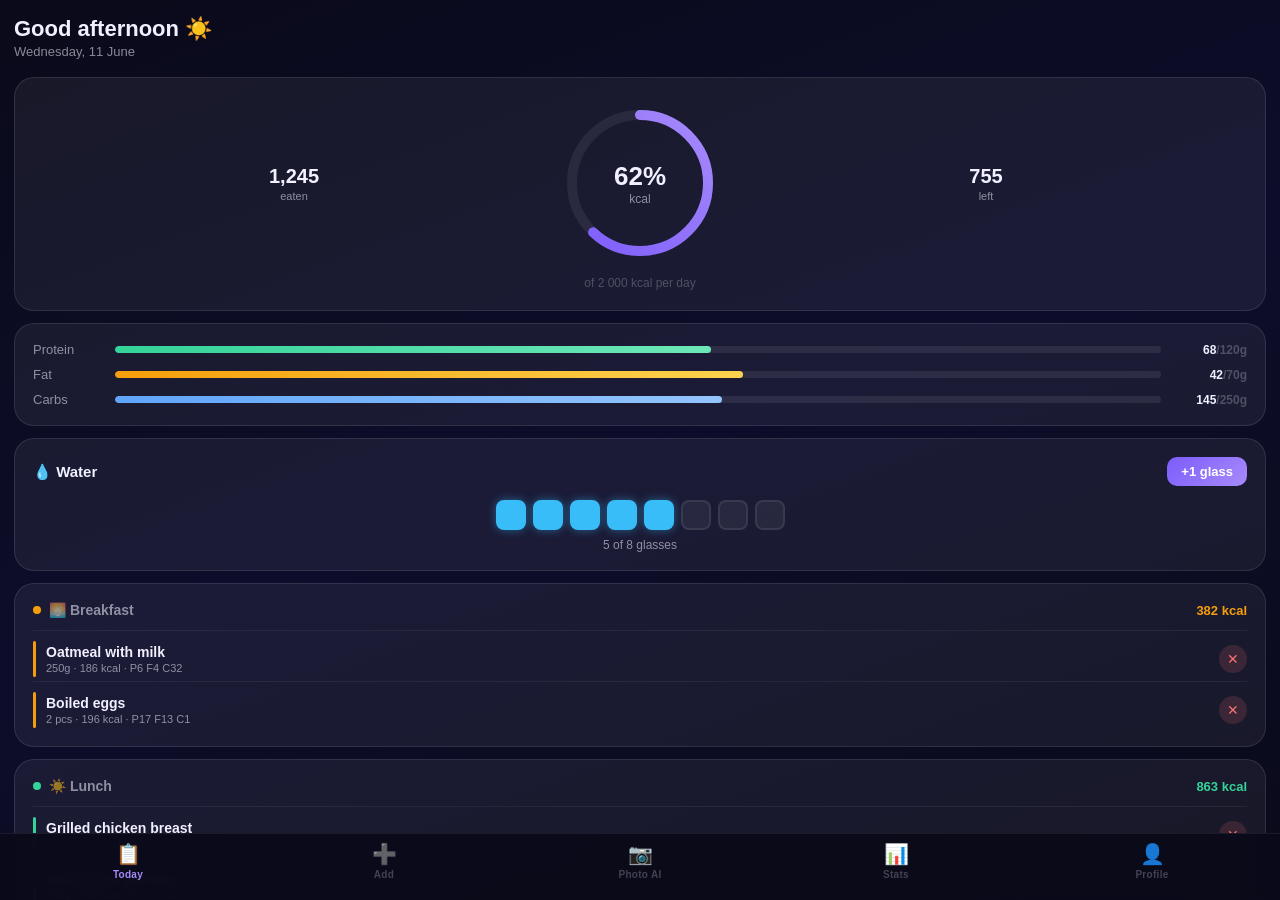
==== projects/fatbot/index.html @ 0f706fcb "feat: interactive project overlays with 4 live demo pages" ====
<!DOCTYPE html>
<html lang="en">
<head>
<meta charset="UTF-8">
<meta name="viewport" content="width=device-width, initial-scale=1.0">
<title>FatBot Mini App</title>
<style>
*{margin:0;padding:0;box-sizing:border-box;-webkit-tap-highlight-color:transparent;}
:root{
  --bg:#0a0a1a;--bgm:#0d0d2b;
  --acc:#7c5cfc;--acc2:#a78bfa;
  --prot:#34d399;--fat:#f59e0b;--carb:#60a5fa;--water:#38bdf8;
  --text:#f0f0ff;--sub:rgba(240,240,255,0.55);--sub2:rgba(240,240,255,0.25);
  --card:rgba(255,255,255,0.06);--card-b:rgba(255,255,255,0.10);
  --font:-apple-system,'SF Pro Display','Segoe UI',sans-serif;
}
html,body{height:100%;background:var(--bg);color:var(--text);font-family:var(--font);overflow:hidden;}
body{display:flex;flex-direction:column;background:linear-gradient(160deg,var(--bg) 0%,var(--bgm) 50%,var(--bg) 100%);}

/* PAGES */
.page{display:none;flex:1;overflow-y:auto;padding:16px 14px 88px;flex-direction:column;}
.page.active{display:flex;}
.page::-webkit-scrollbar{width:0;}

/* TAB BAR */
.tabbar{
  position:fixed;bottom:0;left:0;right:0;
  background:rgba(10,10,26,0.96);
  border-top:1px solid rgba(255,255,255,0.07);
  display:flex;padding:8px 0 20px;
  backdrop-filter:blur(20px);-webkit-backdrop-filter:blur(20px);
  z-index:10;
}
.tab{flex:1;display:flex;flex-direction:column;align-items:center;gap:3px;cursor:pointer;border:none;background:none;color:inherit;}
.tab-icon{font-size:20px;transition:transform 0.15s;}
.tab:active .tab-icon{transform:scale(0.88);}
.tab-lbl{font-size:10px;font-weight:600;letter-spacing:0.3px;transition:color 0.2s;}
.tab.active .tab-lbl{color:var(--acc2);}
.tab:not(.active) .tab-lbl{color:var(--sub2);}

/* COMMON */
.card{background:var(--card);border:1px solid var(--card-b);border-radius:20px;padding:18px;margin-bottom:12px;}
.sec-title{font-size:15px;font-weight:700;margin-bottom:14px;}
.row{display:flex;align-items:center;justify-content:space-between;}

/* TODAY */
.greeting{font-size:22px;font-weight:800;margin-bottom:2px;}
.date-str{font-size:13px;color:var(--sub);margin-bottom:18px;}
/* Ring */
.ring-wrap{text-align:center;padding:20px 18px;}
.ring-row{display:flex;align-items:center;justify-content:space-between;margin-bottom:8px;}
.ring-stat{flex:1;text-align:center;}
.ring-num{font-size:20px;font-weight:800;}
.ring-sub{font-size:11px;color:var(--sub);margin-top:2px;}
.ring-svg-wrap{position:relative;width:170px;height:170px;flex-shrink:0;cursor:pointer;}
.ring-center{position:absolute;inset:0;display:flex;flex-direction:column;align-items:center;justify-content:center;}
.ring-big{font-size:26px;font-weight:800;}
.ring-label{font-size:12px;color:var(--sub);}
.ring-limit{font-size:12px;color:var(--sub2);text-align:center;margin-top:6px;}
/* Macros */
.macro-row{display:flex;align-items:center;gap:10px;margin-bottom:10px;}
.macro-row:last-child{margin-bottom:0;}
.macro-lbl{width:72px;font-size:13px;color:var(--sub);font-weight:500;}
.bar-track{flex:1;height:7px;background:rgba(255,255,255,0.08);border-radius:4px;overflow:hidden;}
.bar-fill{height:100%;border-radius:4px;transition:width 0.5s ease;}
.macro-val{font-size:12px;font-weight:600;width:76px;text-align:right;}
.macro-val .dim{color:var(--sub2);}
/* Water */
.water-hd{display:flex;align-items:center;justify-content:space-between;margin-bottom:14px;}
.water-btn{background:linear-gradient(135deg,var(--acc),var(--acc2));border:none;border-radius:10px;padding:7px 14px;color:#fff;font-size:13px;font-weight:700;cursor:pointer;transition:opacity 0.15s,transform 0.1s;}
.water-btn:active{opacity:0.8;transform:scale(0.97);}
.glasses{display:flex;gap:7px;justify-content:center;}
.glass{width:30px;height:30px;border-radius:8px;cursor:pointer;transition:all 0.2s;border:2px solid rgba(255,255,255,0.08);}
.glass.full{background:var(--water);box-shadow:0 0 10px rgba(56,189,248,0.45);border-color:transparent;}
.glass.empty{background:rgba(255,255,255,0.06);}
.water-info{color:var(--sub);font-size:12px;text-align:center;margin-top:8px;}
/* Meals */
.meal-hd{display:flex;align-items:center;gap:8px;margin-bottom:12px;}
.meal-dot{width:8px;height:8px;border-radius:50%;flex-shrink:0;}
.meal-name{flex:1;font-size:14px;font-weight:700;color:var(--sub);}
.meal-cal{font-size:13px;font-weight:700;}
.entry{display:flex;align-items:center;gap:10px;padding-top:10px;border-top:1px solid rgba(255,255,255,0.06);margin-top:4px;}
.entry-accent{width:3px;height:36px;border-radius:2px;flex-shrink:0;}
.entry-info{flex:1;}
.entry-name{font-size:14px;font-weight:600;}
.entry-sub{font-size:11px;color:var(--sub);margin-top:2px;}
.entry-del{background:rgba(248,113,113,0.15);border:none;border-radius:50%;width:28px;height:28px;color:#f87171;font-size:14px;cursor:pointer;display:flex;align-items:center;justify-content:center;flex-shrink:0;transition:background 0.15s;}
.entry-del:hover{background:rgba(248,113,113,0.25);}

/* ADD PAGE */
.add-page{padding:24px 14px 88px;}
.add-title{font-size:22px;font-weight:800;margin-bottom:20px;}
.search-bar{background:var(--card);border:1px solid var(--card-b);border-radius:14px;display:flex;align-items:center;gap:10px;padding:12px 16px;margin-bottom:20px;}
.search-bar input{flex:1;background:none;border:none;color:var(--text);font-size:0.95rem;outline:none;font-family:var(--font);}
.search-bar input::placeholder{color:var(--sub);}
.quick-adds{display:grid;grid-template-columns:1fr 1fr;gap:10px;margin-bottom:24px;}
.quick-item{background:var(--card);border:1px solid var(--card-b);border-radius:16px;padding:14px;cursor:pointer;transition:background 0.2s,transform 0.1s;}
.quick-item:active{transform:scale(0.97);}
.quick-emo{font-size:24px;margin-bottom:6px;}
.quick-name{font-size:13px;font-weight:600;}
.quick-kcal{font-size:12px;color:var(--sub);margin-top:2px;}

/* STATS PAGE */
.stat-card{background:var(--card);border:1px solid var(--card-b);border-radius:20px;padding:18px;margin-bottom:12px;}
.stat-card-title{font-size:13px;color:var(--sub);font-weight:600;letter-spacing:0.05em;text-transform:uppercase;margin-bottom:16px;}
.week-bars{display:flex;gap:8px;align-items:flex-end;height:80px;}
.week-bar-wrap{flex:1;display:flex;flex-direction:column;align-items:center;gap:4px;}
.week-bar{width:100%;border-radius:5px 5px 0 0;min-height:4px;transition:height 0.4s ease;}
.week-bar.today{box-shadow:0 0 10px rgba(124,92,252,0.5);}
.week-day{font-size:10px;color:var(--sub);font-weight:600;}
.week-kcal{font-size:9px;color:var(--sub2);}
.streak-row{display:flex;gap:10px;}
.streak-item{flex:1;background:var(--card);border:1px solid var(--card-b);border-radius:14px;padding:14px;text-align:center;}
.streak-num{font-size:28px;font-weight:800;background:linear-gradient(135deg,var(--acc),var(--acc2));-webkit-background-clip:text;-webkit-text-fill-color:transparent;}
.streak-lbl{font-size:11px;color:var(--sub);margin-top:3px;}

/* PROFILE PAGE */
.prof-header{text-align:center;padding:24px 0 20px;}
.prof-avatar{width:80px;height:80px;border-radius:50%;background:linear-gradient(135deg,var(--acc),var(--acc2));margin:0 auto 12px;display:flex;align-items:center;justify-content:center;font-size:36px;}
.prof-name{font-size:20px;font-weight:800;margin-bottom:4px;}
.prof-sub{font-size:14px;color:var(--sub);}
.prof-stats{display:grid;grid-template-columns:1fr 1fr 1fr;gap:10px;margin-bottom:16px;}
.ps-item{background:var(--card);border:1px solid var(--card-b);border-radius:14px;padding:14px;text-align:center;}
.ps-num{font-size:22px;font-weight:800;}
.ps-lbl{font-size:11px;color:var(--sub);margin-top:2px;}
.settings-list{display:flex;flex-direction:column;gap:1px;background:var(--card-b);border-radius:16px;overflow:hidden;}
.settings-row{display:flex;align-items:center;gap:14px;padding:14px 16px;background:var(--card);cursor:pointer;transition:background 0.15s;}
.settings-row:hover{background:rgba(255,255,255,0.09);}
.settings-icon{font-size:18px;width:28px;text-align:center;}
.settings-lbl{flex:1;font-size:14px;font-weight:500;}
.settings-val{font-size:13px;color:var(--sub);}
.settings-arr{color:var(--sub2);}

/* PHOTO AI */
.ai-page{padding:24px 14px 88px;text-align:center;}
.ai-big{font-size:60px;margin:20px 0 16px;}
.ai-title{font-size:22px;font-weight:800;margin-bottom:10px;}
.ai-sub{font-size:14px;color:var(--sub);line-height:1.6;margin-bottom:32px;}
.ai-upload{border:2px dashed rgba(124,92,252,0.4);border-radius:20px;padding:40px;margin-bottom:20px;cursor:pointer;transition:border-color 0.2s,background 0.2s;}
.ai-upload:hover{border-color:var(--acc);background:rgba(124,92,252,0.05);}
.ai-upload-icon{font-size:40px;margin-bottom:12px;}
.ai-upload-text{font-size:14px;color:var(--sub);}
.ai-btn{background:linear-gradient(135deg,var(--acc),var(--acc2));border:none;border-radius:14px;padding:16px 32px;color:#fff;font-size:15px;font-weight:700;cursor:pointer;width:100%;font-family:var(--font);transition:opacity 0.15s,transform 0.1s;}
.ai-btn:active{opacity:0.85;transform:scale(0.98);}

/* TOAST */
.mini-toast{
  position:fixed;bottom:96px;left:50%;transform:translateX(-50%) translateY(10px);
  background:rgba(12,12,28,0.92);border:1px solid rgba(255,255,255,0.15);
  backdrop-filter:blur(16px);border-radius:12px;padding:10px 20px;
  font-size:13px;font-weight:600;color:#fff;white-space:nowrap;
  opacity:0;transition:opacity 0.3s,transform 0.3s;pointer-events:none;z-index:20;
}
.mini-toast.show{opacity:1;transform:translateX(-50%) translateY(0);}
</style>
</head>
<body>

<!-- TODAY PAGE -->
<div class="page active" id="page-today">
  <div class="greeting">Good afternoon ☀️</div>
  <div class="date-str">Wednesday, 11 June</div>

  <div class="card ring-wrap">
    <div class="ring-row">
      <div class="ring-stat">
        <div class="ring-num" id="eaten">1 245</div>
        <div class="ring-sub">eaten</div>
      </div>
      <div class="ring-svg-wrap" id="ringWrap" title="Tap to update">
        <svg width="170" height="170" viewBox="0 0 170 170">
          <defs>
            <linearGradient id="rg" x1="0%" y1="0%" x2="100%" y2="100%">
              <stop offset="0%" stop-color="#7c5cfc"/>
              <stop offset="100%" stop-color="#a78bfa"/>
            </linearGradient>
          </defs>
          <circle cx="85" cy="85" r="68" fill="none" stroke="rgba(255,255,255,0.07)" stroke-width="10"/>
          <circle id="ringArc" cx="85" cy="85" r="68" fill="none" stroke="url(#rg)" stroke-width="10"
            stroke-dasharray="267 427" stroke-dashoffset="0"
            stroke-linecap="round" transform="rotate(-90 85 85)" style="transition:stroke-dasharray 0.6s ease;"/>
        </svg>
        <div class="ring-center">
          <div class="ring-big" id="ringPct">62%</div>
          <div class="ring-label">kcal</div>
        </div>
      </div>
      <div class="ring-stat">
        <div class="ring-num" id="remaining">755</div>
        <div class="ring-sub">left</div>
      </div>
    </div>
    <div class="ring-limit">of 2 000 kcal per day</div>
  </div>

  <div class="card">
    <div class="macro-row">
      <div class="macro-lbl">Protein</div>
      <div class="bar-track"><div class="bar-fill" id="bProt" style="width:57%;background:linear-gradient(90deg,#34d399,#6ee7b7)"></div></div>
      <div class="macro-val">68<span class="dim">/120g</span></div>
    </div>
    <div class="macro-row">
      <div class="macro-lbl">Fat</div>
      <div class="bar-track"><div class="bar-fill" id="bFat" style="width:60%;background:linear-gradient(90deg,#f59e0b,#fcd34d)"></div></div>
      <div class="macro-val">42<span class="dim">/70g</span></div>
    </div>
    <div class="macro-row">
      <div class="macro-lbl">Carbs</div>
      <div class="bar-track"><div class="bar-fill" id="bCarb" style="width:58%;background:linear-gradient(90deg,#60a5fa,#93c5fd)"></div></div>
      <div class="macro-val">145<span class="dim">/250g</span></div>
    </div>
  </div>

  <div class="card">
    <div class="water-hd">
      <span class="sec-title" style="margin:0">💧 Water</span>
      <button class="water-btn" onclick="addWater()">+1 glass</button>
    </div>
    <div class="glasses" id="glasses"></div>
    <div class="water-info" id="waterInfo">5 of 8 glasses</div>
  </div>

  <div class="card" id="meal-breakfast">
    <div class="meal-hd">
      <div class="meal-dot" style="background:#f59e0b"></div>
      <span class="meal-name">🌅 Breakfast</span>
      <span class="meal-cal" id="bfKcal" style="color:#f59e0b">382 kcal</span>
    </div>
    <div class="entry" id="e-oatmeal">
      <div class="entry-accent" style="background:#f59e0b"></div>
      <div class="entry-info">
        <div class="entry-name">Oatmeal with milk</div>
        <div class="entry-sub">250g · 186 kcal · P6 F4 C32</div>
      </div>
      <button class="entry-del" onclick="deleteEntry('e-oatmeal', 186)">✕</button>
    </div>
    <div class="entry" id="e-eggs">
      <div class="entry-accent" style="background:#f59e0b"></div>
      <div class="entry-info">
        <div class="entry-name">Boiled eggs</div>
        <div class="entry-sub">2 pcs · 196 kcal · P17 F13 C1</div>
      </div>
      <button class="entry-del" onclick="deleteEntry('e-eggs', 196)">✕</button>
    </div>
  </div>

  <div class="card">
    <div class="meal-hd">
      <div class="meal-dot" style="background:#34d399"></div>
      <span class="meal-name">☀️ Lunch</span>
      <span class="meal-cal" style="color:#34d399">863 kcal</span>
    </div>
    <div class="entry" id="e-chicken">
      <div class="entry-accent" style="background:#34d399"></div>
      <div class="entry-info">
        <div class="entry-name">Grilled chicken breast</div>
        <div class="entry-sub">200g · 330 kcal · P62 F7 C0</div>
      </div>
      <button class="entry-del" onclick="deleteEntry('e-chicken', 330)">✕</button>
    </div>
    <div class="entry" id="e-buckwheat">
      <div class="entry-accent" style="background:#34d399"></div>
      <div class="entry-info">
        <div class="entry-name">Buckwheat porridge</div>
        <div class="entry-sub">150g · 198 kcal · P7 F2 C40</div>
      </div>
      <button class="entry-del" onclick="deleteEntry('e-buckwheat', 198)">✕</button>
    </div>
    <div class="entry" id="e-cucumber">
      <div class="entry-accent" style="background:#34d399"></div>
      <div class="entry-info">
        <div class="entry-name">Fresh cucumber</div>
        <div class="entry-sub">120g · 16 kcal · P1 F0 C3</div>
      </div>
      <button class="entry-del" onclick="deleteEntry('e-cucumber', 16)">✕</button>
    </div>
  </div>
</div>

<!-- ADD PAGE -->
<div class="page" id="page-add">
  <div class="add-title">Add meal</div>
  <div class="search-bar">
    <svg width="16" height="16" fill="none" stroke="rgba(240,240,255,0.4)" stroke-width="2" viewBox="0 0 24 24"><circle cx="11" cy="11" r="8"/><path d="m21 21-4.35-4.35"/></svg>
    <input placeholder="Search food…" id="foodSearch">
  </div>
  <div style="font-size:12px;color:var(--sub);letter-spacing:0.08em;text-transform:uppercase;font-weight:600;margin-bottom:12px;">Quick Add</div>
  <div class="quick-adds">
    <div class="quick-item" onclick="quickAdd('🍗','Chicken breast','200g',330)"><div class="quick-emo">🍗</div><div class="quick-name">Chicken breast</div><div class="quick-kcal">330 kcal / 200g</div></div>
    <div class="quick-item" onclick="quickAdd('🥣','Oatmeal','200g',156)"><div class="quick-emo">🥣</div><div class="quick-name">Oatmeal</div><div class="quick-kcal">156 kcal / 200g</div></div>
    <div class="quick-item" onclick="quickAdd('🍌','Banana','1 pcs',89)"><div class="quick-emo">🍌</div><div class="quick-name">Banana</div><div class="quick-kcal">89 kcal / 1 pcs</div></div>
    <div class="quick-item" onclick="quickAdd('🥚','Boiled egg','2 pcs',157)"><div class="quick-emo">🥚</div><div class="quick-name">Boiled egg</div><div class="quick-kcal">157 kcal / 2 pcs</div></div>
    <div class="quick-item" onclick="quickAdd('🥛','Greek yogurt','200g',118)"><div class="quick-emo">🥛</div><div class="quick-name">Greek yogurt</div><div class="quick-kcal">118 kcal / 200g</div></div>
    <div class="quick-item" onclick="quickAdd('🍚','White rice','150g',195)"><div class="quick-emo">🍚</div><div class="quick-name">White rice</div><div class="quick-kcal">195 kcal / 150g</div></div>
  </div>
</div>

<!-- PHOTO AI PAGE -->
<div class="page ai-page" id="page-photo">
  <div class="ai-big">📷</div>
  <div class="ai-title">Photo AI Recognition</div>
  <div class="ai-sub">Take a photo of your meal and AI will automatically recognize the food and calculate calories.</div>
  <div class="ai-upload" onclick="showToast('📷 Camera opened — demo mode')">
    <div class="ai-upload-icon">📸</div>
    <div class="ai-upload-text">Tap to take a photo</div>
  </div>
  <button class="ai-btn" onclick="showToast('🤖 AI analysis: 346 kcal detected!')">Analyse from gallery</button>
</div>

<!-- STATS PAGE -->
<div class="page" id="page-stats">
  <div style="padding-top:8px;">
  <div class="stat-card">
    <div class="stat-card-title">Weekly calories</div>
    <div class="week-bars" id="weekBars"></div>
  </div>
  <div class="streak-row">
    <div class="streak-item"><div class="streak-num">7</div><div class="streak-lbl">Day streak 🔥</div></div>
    <div class="streak-item"><div class="streak-num">62%</div><div class="streak-lbl">Goal today</div></div>
    <div class="streak-item"><div class="streak-num">14</div><div class="streak-lbl">Best streak</div></div>
  </div>
  <div class="stat-card" style="margin-top:12px;">
    <div class="stat-card-title">Avg this week</div>
    <div style="font-size:32px;font-weight:800;background:linear-gradient(135deg,#7c5cfc,#a78bfa);-webkit-background-clip:text;-webkit-text-fill-color:transparent;">1 857 kcal</div>
    <div style="font-size:13px;color:var(--sub);margin-top:4px;">↓ 143 kcal below your goal</div>
  </div>
  </div>
</div>

<!-- PROFILE PAGE -->
<div class="page" id="page-profile">
  <div class="prof-header">
    <div class="prof-avatar">👤</div>
    <div class="prof-name">Markus</div>
    <div class="prof-sub">Tracking since March 2024</div>
  </div>
  <div class="prof-stats">
    <div class="ps-item"><div class="ps-num">89</div><div class="ps-lbl">Days tracked</div></div>
    <div class="ps-item"><div class="ps-num">7</div><div class="ps-lbl">Day streak</div></div>
    <div class="ps-item"><div class="ps-num">-3.2<span style="font-size:14px">kg</span></div><div class="ps-lbl">Progress</div></div>
  </div>
  <div class="settings-list">
    <div class="settings-row" onclick="showToast('Goal updated!')"><span class="settings-icon">🎯</span><span class="settings-lbl">Daily goal</span><span class="settings-val">2000 kcal</span><span class="settings-arr"> ›</span></div>
    <div class="settings-row" onclick="showToast('Weight saved!')"><span class="settings-icon">⚖️</span><span class="settings-lbl">Weight</span><span class="settings-val">74.2 kg</span><span class="settings-arr"> ›</span></div>
    <div class="settings-row" onclick="showToast('Height saved!')"><span class="settings-icon">📏</span><span class="settings-lbl">Height</span><span class="settings-val">181 cm</span><span class="settings-arr"> ›</span></div>
    <div class="settings-row" onclick="showToast('Notifications set!')"><span class="settings-icon">🔔</span><span class="settings-lbl">Reminders</span><span class="settings-val">09:00, 13:00</span><span class="settings-arr"> ›</span></div>
    <div class="settings-row" onclick="showToast('Theme changed!')"><span class="settings-icon">🎨</span><span class="settings-lbl">Theme</span><span class="settings-val">Dark</span><span class="settings-arr"> ›</span></div>
  </div>
</div>

<!-- TABBAR -->
<div class="tabbar">
  <button class="tab active" onclick="switchTab('today',this)"><span class="tab-icon">📋</span><span class="tab-lbl">Today</span></button>
  <button class="tab" onclick="switchTab('add',this)"><span class="tab-icon">➕</span><span class="tab-lbl">Add</span></button>
  <button class="tab" onclick="switchTab('photo',this)"><span class="tab-icon">📷</span><span class="tab-lbl">Photo AI</span></button>
  <button class="tab" onclick="switchTab('stats',this)"><span class="tab-icon">📊</span><span class="tab-lbl">Stats</span></button>
  <button class="tab" onclick="switchTab('profile',this)"><span class="tab-icon">👤</span><span class="tab-lbl">Profile</span></button>
</div>

<div class="mini-toast" id="miniToast"></div>

<script>
/* ── State ── */
let waterCount = 5;
let totalKcal  = 1245;
const GOAL     = 2000;

/* ── Water glasses ── */
function renderGlasses() {
  const wrap = document.getElementById('glasses');
  wrap.innerHTML = '';
  for (let i = 0; i < 8; i++) {
    const g = document.createElement('div');
    g.className = 'glass ' + (i < waterCount ? 'full' : 'empty');
    g.title = i < waterCount ? 'Glass ' + (i+1) + ' (filled)' : 'Glass ' + (i+1);
    g.onclick = () => { waterCount = i + 1; renderGlasses(); };
    wrap.appendChild(g);
  }
  document.getElementById('waterInfo').textContent = waterCount + ' of 8 glasses';
}

function addWater() {
  if (waterCount < 8) { waterCount++; renderGlasses(); showToast('💧 Water logged!'); }
  else showToast('✅ Daily water goal reached!');
}

renderGlasses();

/* ── Ring ── */
function updateRing() {
  const pct   = Math.min(100, Math.round(totalKcal / GOAL * 100));
  const circ  = 2 * Math.PI * 68;
  const dash  = (pct / 100) * circ;
  document.getElementById('ringArc').setAttribute('stroke-dasharray', dash + ' ' + circ);
  document.getElementById('ringPct').textContent = pct + '%';
  document.getElementById('eaten').textContent   = totalKcal.toLocaleString();
  document.getElementById('remaining').textContent = Math.max(0, GOAL - totalKcal).toLocaleString();
}
updateRing();

/* ── Delete meal entry ── */
function deleteEntry(id, kcal) {
  const el = document.getElementById(id);
  if (!el) return;
  el.style.transition = 'opacity 0.3s, max-height 0.4s, padding 0.3s';
  el.style.opacity = '0';
  el.style.maxHeight = el.offsetHeight + 'px';
  requestAnimationFrame(() => {
    el.style.maxHeight = '0';
    el.style.paddingTop = '0';
    el.style.marginTop = '0';
  });
  setTimeout(() => { el.remove(); totalKcal -= kcal; updateRing(); }, 380);
  showToast('🗑 Entry removed');
}

/* ── Quick add ── */
function quickAdd(emo, name, amount, kcal) {
  totalKcal += kcal;
  updateRing();
  showToast(emo + ' ' + name + ' added · ' + kcal + ' kcal');
  switchTab('today', document.querySelector('.tab'));
}

/* ── Tab switching ── */
function switchTab(id, btn) {
  document.querySelectorAll('.page').forEach(p => p.classList.remove('active'));
  document.querySelectorAll('.tab').forEach(t => t.classList.remove('active'));
  document.getElementById('page-' + id).classList.add('active');
  btn.classList.add('active');
}

/* ── Weekly bars ── */
function renderWeekBars() {
  const days  = ['Mo','Tu','We','Th','Fr','Sa','Su'];
  const kcals = [1840, 2210, 1245, 1780, 2050, 1920, 0];
  const max   = Math.max(...kcals.filter(k => k > 0));
  const wrap  = document.getElementById('weekBars');
  wrap.innerHTML = '';
  days.forEach((d, i) => {
    const pct = kcals[i] ? (kcals[i] / max * 100) : 0;
    const isToday = i === 2;
    wrap.innerHTML += `
      <div class="week-bar-wrap">
        <div class="week-kcal">${kcals[i] ? kcals[i].toLocaleString() : ''}</div>
        <div class="week-bar${isToday ? ' today' : ''}" style="height:${pct || 4}%;background:${isToday ? 'linear-gradient(180deg,#7c5cfc,#a78bfa)' : 'rgba(255,255,255,0.15)'}"></div>
        <div class="week-day">${d}</div>
      </div>`;
  });
}
renderWeekBars();

/* ── Toast ── */
let toastTimer;
function showToast(msg) {
  const t = document.getElementById('miniToast');
  t.textContent = msg;
  t.classList.add('show');
  clearTimeout(toastTimer);
  toastTimer = setTimeout(() => t.classList.remove('show'), 2200);
}
</script>
</body>
</html>
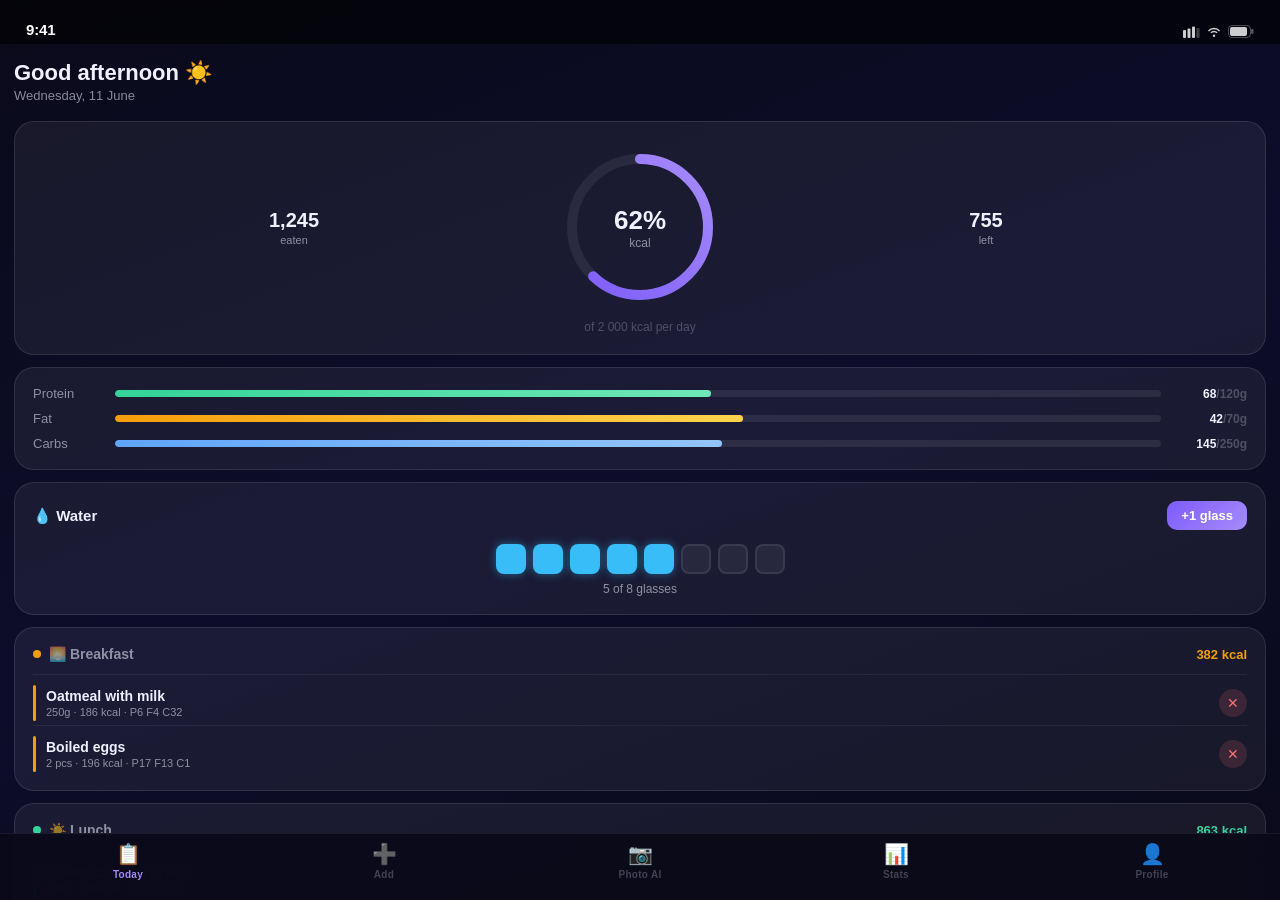
==== commit c9c67c31: "fix: phone-mode overlay constrains iframe to 390px" ====
--- a/projects/fatbot/index.html
+++ b/projects/fatbot/index.html
@@ -16,6 +16,15 @@
 }
 html,body{height:100%;background:var(--bg);color:var(--text);font-family:var(--font);overflow:hidden;}
 body{display:flex;flex-direction:column;background:linear-gradient(160deg,var(--bg) 0%,var(--bgm) 50%,var(--bg) 100%);}
+
+/* iOS status bar */
+.status-bar{
+  height:44px;background:rgba(0,0,0,0.6);backdrop-filter:blur(8px);
+  flex-shrink:0;display:flex;align-items:flex-end;justify-content:space-between;
+  padding:0 26px 6px;position:relative;z-index:5;
+}
+.sb-time{font-size:15px;font-weight:700;letter-spacing:-0.01em;color:#fff;}
+.sb-icons{display:flex;align-items:center;gap:6px;}
 
 /* PAGES */
 .page{display:none;flex:1;overflow-y:auto;padding:16px 14px 88px;flex-direction:column;}
@@ -156,6 +165,16 @@
 </head>
 <body>
 
+<!-- iOS status bar -->
+<div class="status-bar">
+  <span class="sb-time">9:41</span>
+  <div class="sb-icons">
+    <svg width="17" height="12" viewBox="0 0 17 12" fill="white" opacity=".8"><rect x="0" y="4" width="3" height="8" rx="1"/><rect x="4.5" y="2.5" width="3" height="9.5" rx="1"/><rect x="9" y="0.5" width="3" height="11.5" rx="1"/><rect x="13.5" y="2" width="3" height="10" rx="1" opacity=".3"/></svg>
+    <svg width="16" height="12" viewBox="0 0 16 12" fill="none" stroke="white" stroke-width="1.4" opacity=".8"><path d="M8 2.5C10.2 2.5 12.2 3.4 13.6 4.9M2.4 4.9C3.8 3.4 5.8 2.5 8 2.5"/><path d="M8 5.5C9.2 5.5 10.3 6 11 6.9M5 6.9C5.7 6 6.8 5.5 8 5.5"/><circle cx="8" cy="9.8" r="1.2" fill="white" stroke="none"/></svg>
+    <svg width="26" height="13" viewBox="0 0 26 13" fill="none" opacity=".8"><rect x=".5" y=".5" width="22" height="12" rx="3.5" stroke="white" stroke-opacity=".35"/><rect x="23" y="4" width="2.5" height="5" rx="1.2" fill="white" fill-opacity=".4"/><rect x="2" y="2" width="17" height="9" rx="2" fill="white"/></svg>
+  </div>
+</div>
+
 <!-- TODAY PAGE -->
 <div class="page active" id="page-today">
   <div class="greeting">Good afternoon ☀️</div>
